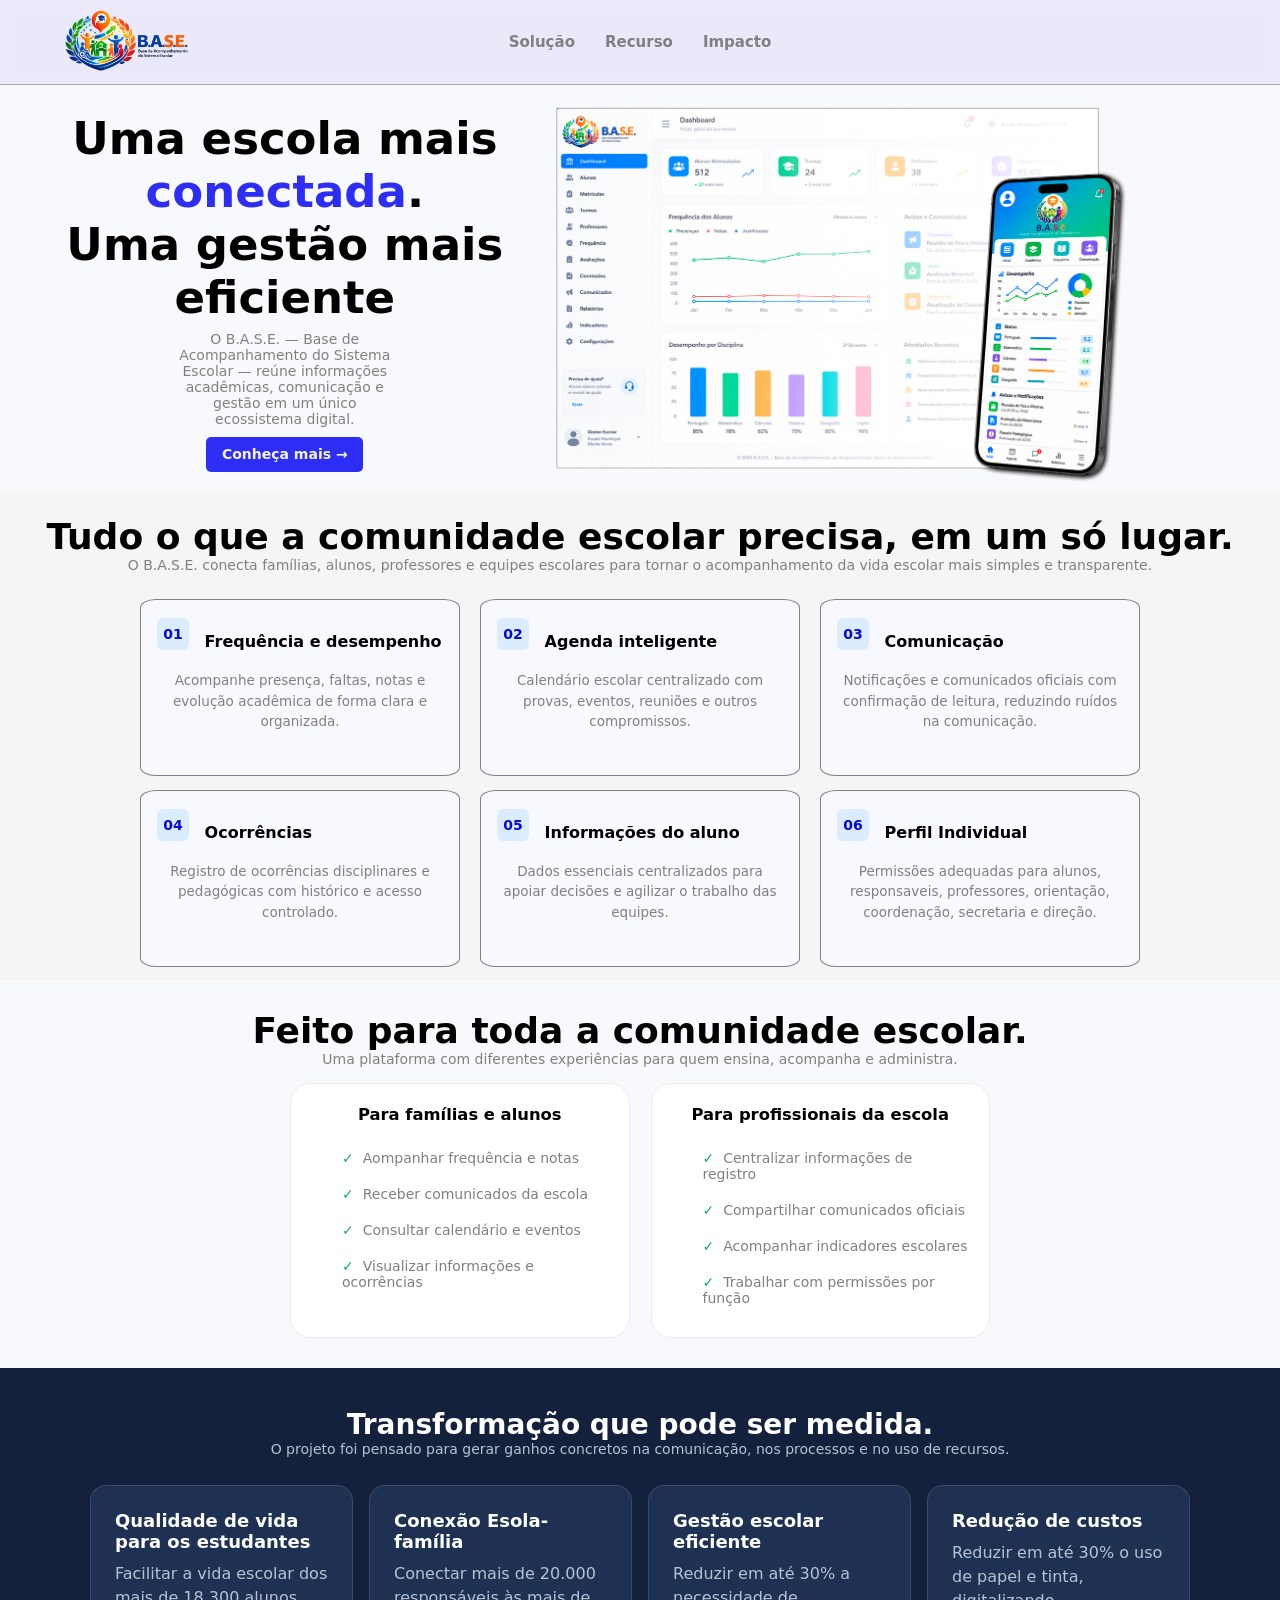
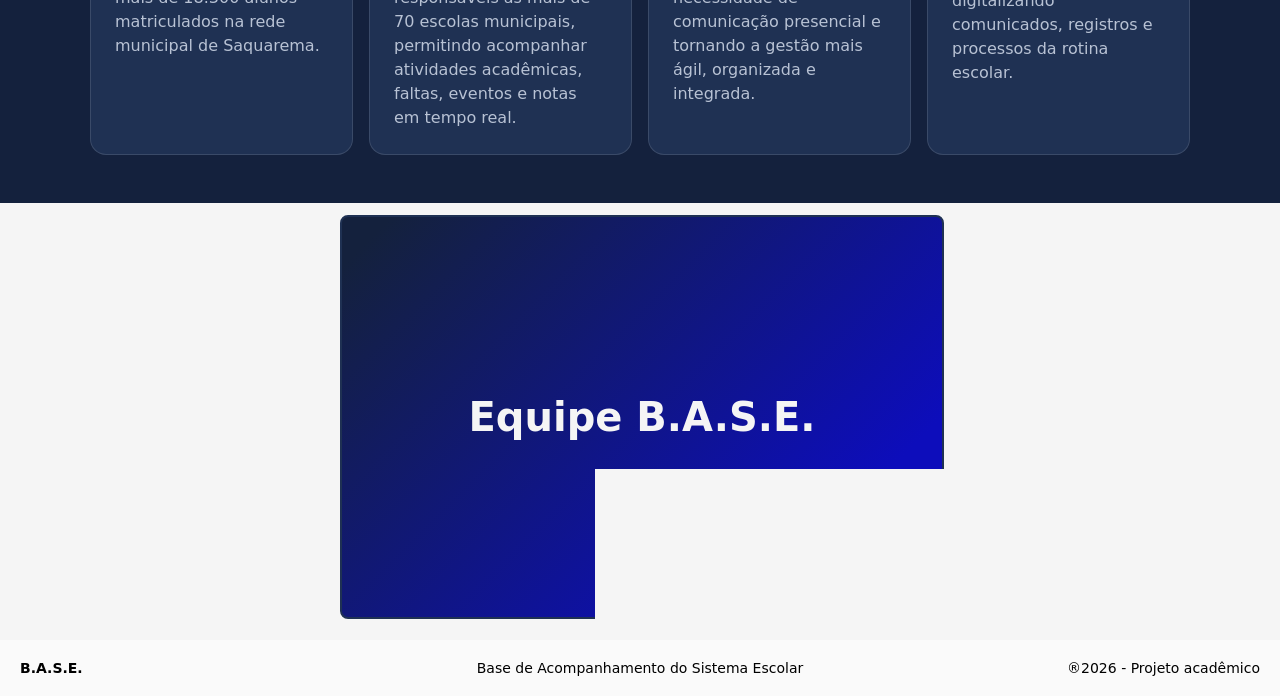
==== index.html @ 93af0b5e "Revisão Ricardo" ====
<!DOCTYPE html>
<html lang="pt-BR">
<head>
    <meta charset="UTF-8">
    <meta name="viewport" content="width=device-width, initial-scale=1.0">
    <title>Projeto B.A.S.E</title>
    <link rel="stylesheet" href="style.css">
    <link rel="icon" type="image/x-icon" href="Img/Logo.png">
</head>
<body>

    <header>
        <div class="headerDiv">
        <a href="#" class="LinkLimpo"><img src="Img/LogoSemFundo.png" width="125px"></a>
        <nav class="menuNav">
            <a href="#Solucao">Solução</a>
            <a href="#recursos">Recurso</a>
            <a href="#Impacto">Impacto</a>
        </nav>
        </div>
    </header>
    
<div>
    <div class="AppTexto">
        <div id="DivImg">
            <div>
                <h2 class ="Centralizar" id="Nome_Projeto">
                Uma escola mais <span>conectada</span>.<br> Uma gestão mais eficiente </h2>
            </div>
            <div>
                <p class="Centralizar" id="desc">
                O B.A.S.E. — Base de Acompanhamento do Sistema Escolar — reúne informações acadêmicas, comunicação e gestão em um único ecossistema digital.</p>
                <div id="ConhecerMais">
                    <a href="#QmSomos" class="LinkLimpo"><p class="Centralizar"><strong>Conheça mais →</strong></p></a>
                </div>
            </div>
        </div>
    <img id="App" src="Img/Portal_Web_BASE.png">
    </div>
</div>

<div id="Solucao">
    <h2 class="Centralizar">Tudo o que a comunidade escolar precisa, em um só lugar.</h2>
    <p>O B.A.S.E. conecta famílias, alunos, professores e equipes escolares para tornar o acompanhamento da vida escolar mais simples e transparente.</p>
    <div id="solContainer">
        <div class="Solucoes">
            <span class="Contador">01</span>
            <h3>Frequência e desempenho</h3>
            <p>Acompanhe presença, faltas, notas e evolução acadêmica de forma clara e organizada.</p>
        </div>
        <div class="Solucoes">
            <span class="Contador">02</span>
            <h3>Agenda inteligente</h3>
            <p>Calendário escolar centralizado com provas, eventos, reuniões e outros compromissos.</p>
        </div>
        <div class="Solucoes">
            <span class="Contador">03</span>
            <h3>Comunicação</h3>
            <p>Notificações e comunicados oficiais com confirmação de leitura, reduzindo ruídos na comunicação.</p>
        </div>
        <div class="Solucoes">
            <span class="Contador">04</span>
            <h3>Ocorrências</h3>
            <p>Registro de ocorrências disciplinares e pedagógicas com histórico e acesso controlado.</p>
        </div>
        <div class="Solucoes">
            <span class="Contador">05</span>
            <h3>Informações do aluno</h3>
            <p>Dados essenciais centralizados para apoiar decisões e agilizar o trabalho das equipes.</p>
        </div>
        <div class="Solucoes">
            <span class="Contador">06</span>
            <h3>Perfil Individual</h3>
            <p>Permissões adequadas para alunos, responsaveis, professores, orientação, coordenação, secretaria e direção.</p>
        </div>
    </div>
</div>

<div id="recursos">
    <h2>Feito para toda a comunidade escolar.</h2>
    <p>Uma plataforma com diferentes experiências para quem ensina, acompanha e administra.</p>
    <br>
    <div class="recursos">
        <div class="recursos_topico">
            <strong><h3>Para famílias e alunos</strong></h3><br>
            <ul>
                <li>Aompanhar frequência e notas</li>
                <li>Receber comunicados da escola</li>
                <li>Consultar calendário e eventos</li>
                <li>Visualizar informações e ocorrências</li>
            </ul>
        </div>
        
        <div class="recursos_topico">
            <h3><strong>Para profissionais da escola</strong></h3><br>
            <ul>
                <li>Centralizar informações de registro</li>
                <li>Compartilhar comunicados oficiais</li>
                <li>Acompanhar indicadores escolares</li>
                <li>Trabalhar com permissões por função</li>
            </ul>
        </div>
    </div>

</div>

<div id="Impacto">
    <div class="inicioB">
            <h1 class="">Transformação que pode ser medida.</h1>
            <p>O projeto foi pensado para gerar ganhos concretos na comunicação, nos processos e no uso de recursos.</p>
    </div>
    <div class="blocos">
        <div class="bloco">
            <h3>Qualidade de vida para os estudantes</h3>
            <p>Facilitar a vida escolar dos mais de 18.300 alunos matriculados na rede municipal de Saquarema.</p>
        </div>
        <div class="bloco">
            <h3>Conexão Esola-família</h3>
            <p>Conectar mais de 20.000 responsáveis às mais de 70 escolas municipais, permitindo acompanhar atividades acadêmicas, faltas, eventos e notas em tempo real.</p>
        </div>
        <div class="bloco">
            <h3>Gestão escolar eficiente</h3>
            <p>Reduzir em até 30% a necessidade de comunicação presencial e tornando a gestão mais ágil, organizada e integrada.</p>
        </div>
        <div class="bloco">
            <h3>Redução de custos</h3>
            <p>Reduzir em até 30% o uso de papel e tinta, digitalizando comunicados, registros e processos da rotina escolar.</p>
        </div>
    </div>
</div>

<div>
    <div id="EquipeContainer">
        <div class="Equipe">
            <div id="Frente">
                Equipe B.A.S.E.
            </div>
            <div id="Tras">
                <span>Ricardo Benedito</span>
                <span>Bernardo Mota</span>
                <span>Caio De Oliveira</span>
                <span>João Victor</span>
                <span>Alexsander de Marins</span>
                <span>Fernando Videira</span>
                <span>Micael Mendes Gonçalves</span>
                <span>Roger Alves Rangel da Silva</span>
                <span>Altamir Junior Silva Costa</span>
            </div>
        </div>
    </div>
</div>
<footer>

    <div class="span1">B.A.S.E.</div>
    <div class="span2">Base de Acompanhamento do Sistema Escolar</div>
    <div class="span3">®2026 - Projeto acadêmico</div>
</footer>
</body>
</html>
---- style.css ----
*{
    margin: 0;
}


body{
    background-color: whitesmoke;
    font-family: Inter, ui-sans-serif, system-ui, -apple-system, BlinkMacSystemFont, "Segoe UI", sans-serif;
    font-size: 14px;
}
html{
    scroll-behavior: smooth;
}
header{
    background-color: rgba(231, 231, 252, .820);
    position: sticky;
    top: 0%;
    z-index: 1000;
    border-bottom: 1px solid rgba(128, 128, 128, 0.671);
    backdrop-filter: blur(6px);
}
.headerDiv{
    display: grid;;
    grid-template-columns: 1fr auto 1fr;
    align-items: center;
    max-width: 90%;
    margin: 0 auto;
    padding: 10px 20px;
}
.menuNav a{
    text-decoration: none;
    color: gray;
    font-weight: bold;
    font-size: 15px;
    transition: color 0.2s ease;
    padding: 5px;
}
.menuNav{
    display: flex;
    gap: 20px;
    justify-content: center;
}
.menuNav a:hover{
    color: rgb(20, 20, 150);
}
.LinkLimpo{
    text-decoration: none;
}
.LinkLimpo:hover{
    text-decoration: none;
}
.Centralizar{
    text-align: center;
}
#Nome_Projeto{
    margin-top: 2%;
    font-size: 45px;
}
#Nome_Projeto span{
    color: rgb(45, 45, 245);
}
#desc{
    color: gray;
    margin-left: auto;
    max-width: 50%;
    margin-right: auto;
    margin-top: 1.5%;
}
em{
    font-weight: bold;
}

#Solucao {
    
}
#solContainer{
    margin: auto;
    display: grid;
    grid-template-columns: repeat(3,1fr);
    justify-items: center;
    max-width: 1000px;
    gap: 2%;
    padding: 20px;
}
.Solucoes{
    background-color: ghostwhite;
    position: relative;
    margin-top: 2%;
    border: 1px solid gray;
    width: auto;
    height: 175px;
    border-radius: 5%;

    transition: .2s ease;
}
.Solucoes:hover{
    transform: translateY(-4px) scale(1.02);
    box-shadow: 0 15px 35px rgba(20, 33, 61, .20);
}
.Contador{
    display: flex;
    justify-content: center;
    align-items: center;
    position: absolute;
    top: 10%;
    left: 5%;
    width: 32px;
    height: 32px;
    border-radius: 20%;
    background-color: rgba(216, 234, 255, 0.89);
    color: rgb(6, 9, 219);
    font-weight: bold;
}
#Solucao h2{
    font-size: 36px;
}
#Solucao p{
    text-align: center;
    color: gray;
}
.Solucoes h3{
    font-size: 16px;
    margin-top: 10%;
    margin-left: 20%;
    font-weight: 700;
}
.Solucoes p{
    margin: 6%;
    font-size: 13.5px;
    line-height: 1.5;
}
.Qm{
    margin-left: 1%;
    margin-bottom: 1%;
    margin-right: 2%;
}
h2.Qm + p.Qm{
    margin-bottom: 2%;
}
#App{
    width: 55%;
    margin-top: 1%;
    max-width: 1600px;
}
.AppTexto{
    display: flex;
    align-items: center;
    justify-content: center;
    background-color: #f7f9fc;
    gap: .5%;
    max-width: 100%;
    margin-bottom: 2%;
    
}
#DivImg{
    max-width: 35%;
}
#ConhecerMais{
    display: flex;
    justify-content: center;
    align-items: center;
    background-color: rgb(45, 45, 245);
    width: 35%;
    height: 35px;
    border-radius: 5px;
    margin: 10px auto 0 auto;
    text-align: center;
}
#ConhecerMais a{
    color: whitesmoke;
}
#Impacto {
    
    text-align: center;
    background-color: #14213D;
    padding: 40px 28px 48px;
}

.inicioB {
    color: white;
}

.blocos {
    color: white;
    display: grid;
    grid-template-columns: repeat(4, minmax(0, 1fr));
    gap: 16px;
    max-width: 1100px;
    margin: 28px auto 0;
    padding: 0;
    width: 100%;
}

.bloco {
    background-color: #1f3153;
    border: 1px solid rgba(255, 255, 255, .12);
    border-radius: 16px;
    padding: 24px;
    min-height: 140px;
    text-align: left;
}

.bloco h3 {
    font-size: 18px;
    margin: 0 0 10px;
}

#Impacto .bloco p {
    font-size: 16px;
    line-height: 1.5;
    color: #b8c2d4;
}
.inicioB p{
    color: #b8c2d4;
}
/* ------------------Recursos------------------ */
#recursos {
    text-align: center;
    margin: auto;
    background-color: rgba(247, 249, 252);
    padding: 30px;
}

.recursos {
    display: flex;
    gap: 3%;
    margin: auto;
    width: 700px;
    
}

.recursos_topico{
    border: 1px solid rgb(233, 235, 238);
    border-radius: 20px;
    flex: 1;
    text-align: center;
    padding: 3%;
    background-color: white;
    
    
}

#recursos ul{
    list-style: none;

}

#recursos li{
    color: gray;
    padding-bottom: 10px;
    padding-top: 10px;
    margin-left: -10px;
    text-align: left;
}

#recursos li::before{
    content: "✓";
    color: #18a67a;
    font-weight: 900;
    margin-right: 9px;
}

#recursos h2{
    font-size: 36px;

}


#recursos p {
    color: gray;
}

/* ----------------------------- Footer ----------------------------- */
footer {
    display: grid;
    grid-template-columns: 1fr auto 1fr;
    align-items: center;
    padding: 20px;
    background-color: rgb(250, 250, 250);
    margin-top: 2%;
}
.span1 { text-align: left; font-weight: bold; }
.span2 { text-align: center; }
.span3 { text-align: right; }

/* ----------------------------- Equipe ----------------------------- */

#EquipeContainer{
    margin: auto;
    background-color: whitesmoke;
    width: 600px;
    height: 400px;
    perspective: 2500px;
    cursor: pointer;
}
.Equipe{
    position: relative;
    margin: 2% auto;
    width: 100%;
    height: 100%;
    border-radius: 1%;
    transition: transform 1s;
    transform-style: preserve-3d;
}

#Frente,#Tras {
  position: absolute;
  width: 100%;
  height: 100%;
  backface-visibility: hidden;
  border-radius: 0.5rem;
}

#Frente{
    display: flex;
    align-items: center;
    justify-content: center;
    font-size: 40px;
    color: whitesmoke;
    font-weight: bold;
    border: 2px solid #1f3153;
    background: linear-gradient(135deg, #14213d 5%, rgb(13, 13, 187) 80%);
}

#Tras{
    display: flex;
    align-items: center;
    justify-content: center;
    flex-direction: column;
    gap: 8px;
    color: whitesmoke;
    font-size: 22px;
    font-weight: bold;
    border: 2px solid #14213D;
    background: linear-gradient(135deg, #14213d 5%, rgb(8, 141, 52) 80%);
    transform: rotateY(180deg);
}
#Tras span{
    margin-left: 2%;
}

#EquipeContainer:hover .Equipe {
  transform: rotateY(180deg);
}
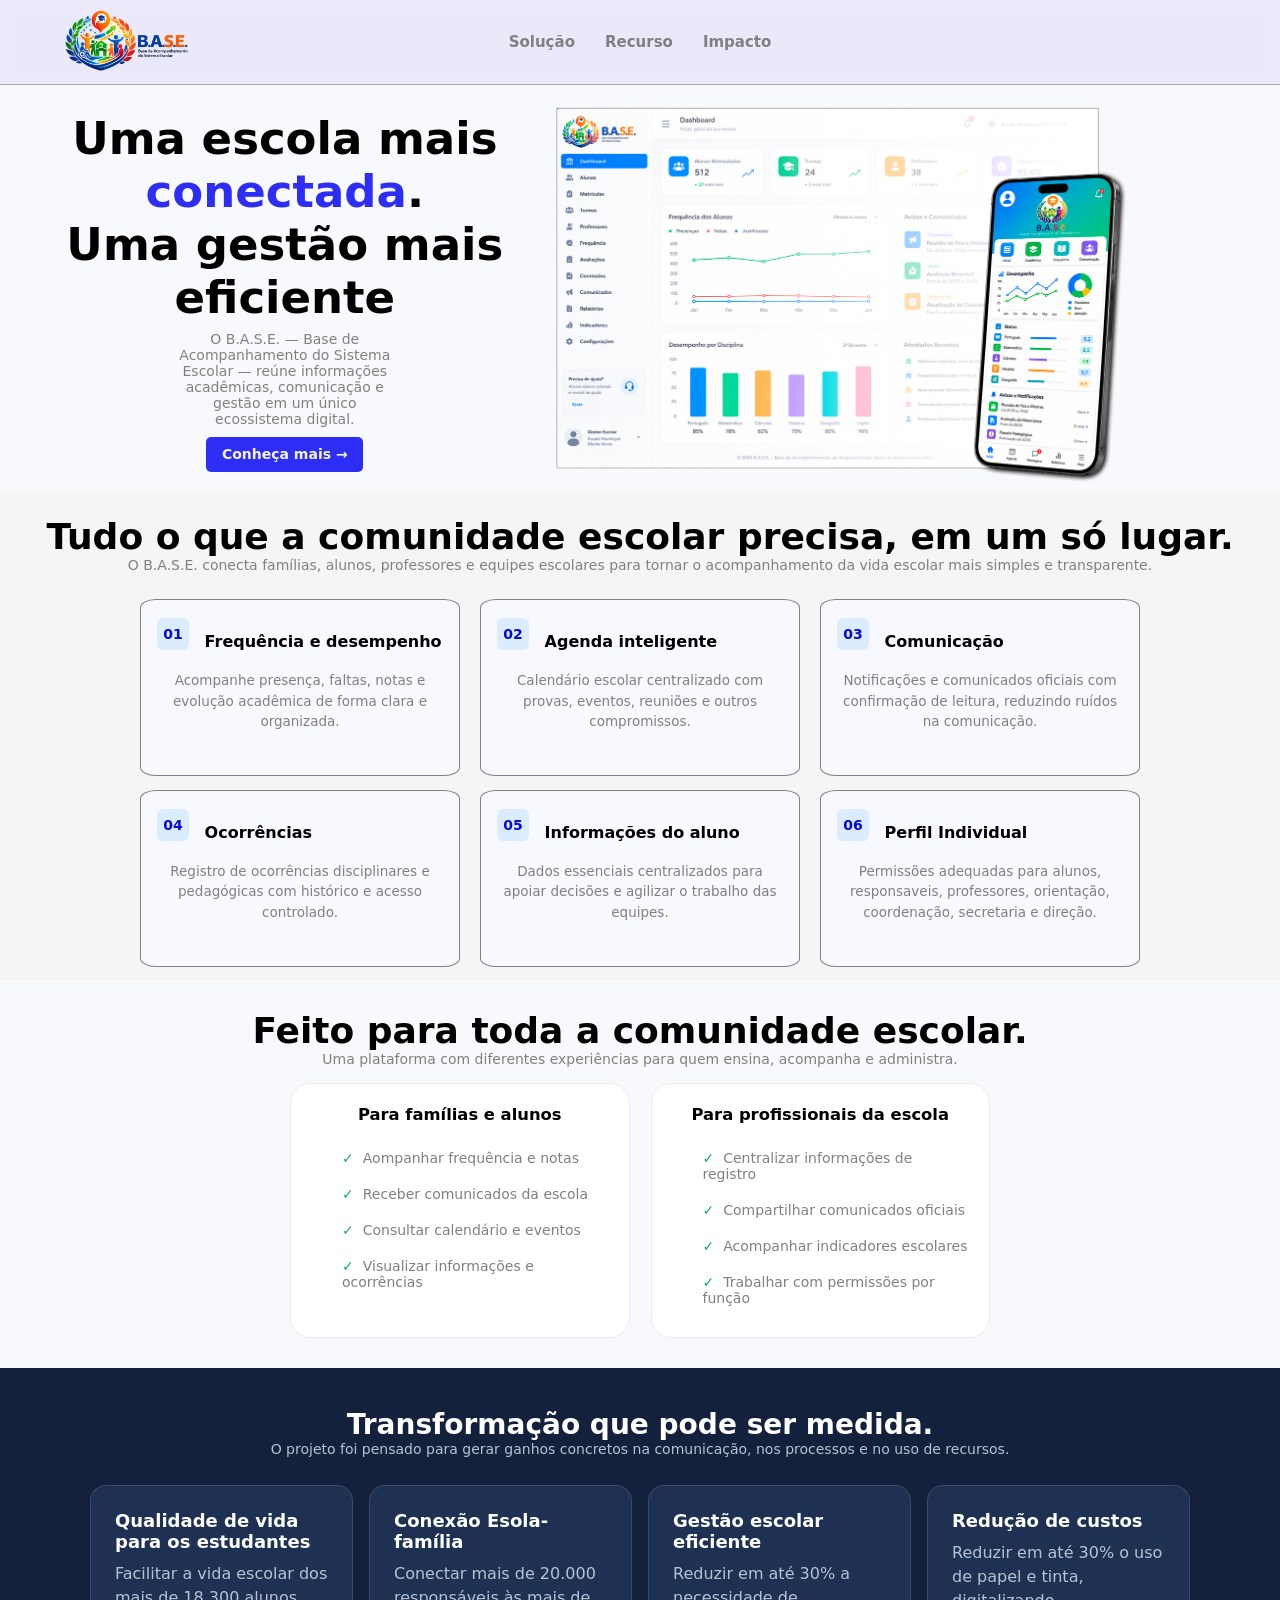
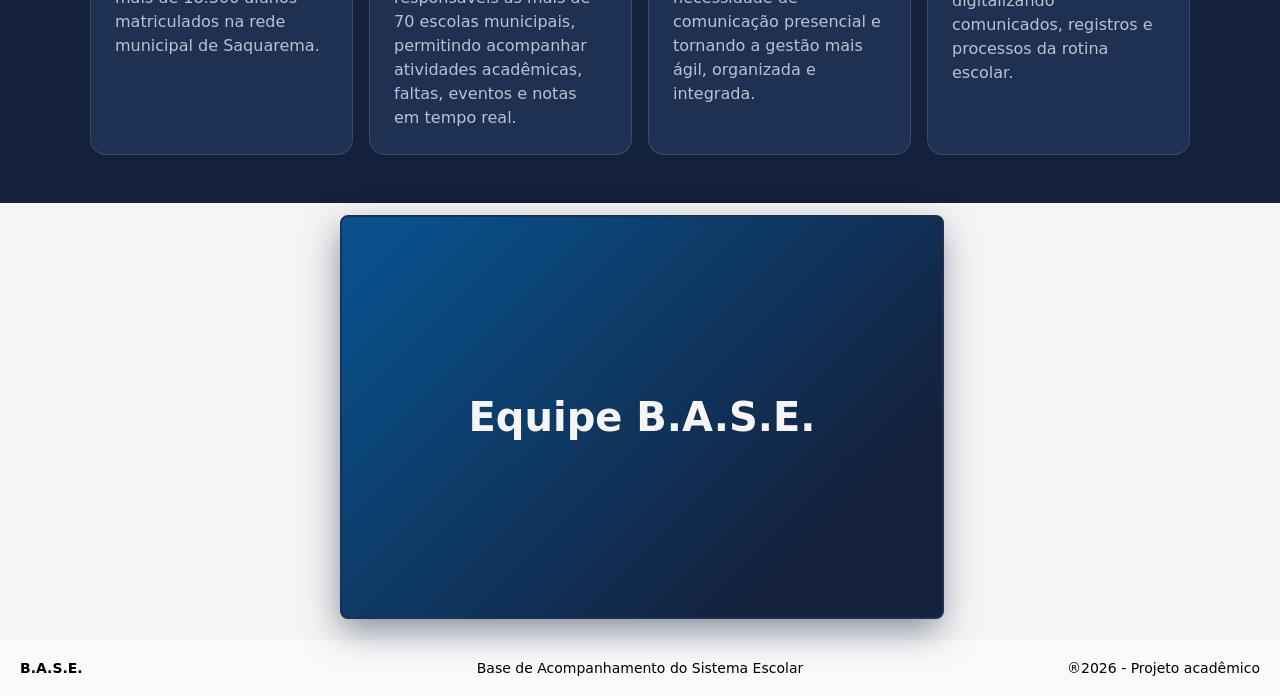
==== commit 2eed3a57: "Revisao2 ricardo" ====
--- a/index.html
+++ b/index.html
@@ -31,7 +31,7 @@
                 <p class="Centralizar" id="desc">
                 O B.A.S.E. — Base de Acompanhamento do Sistema Escolar — reúne informações acadêmicas, comunicação e gestão em um único ecossistema digital.</p>
                 <div id="ConhecerMais">
-                    <a href="#QmSomos" class="LinkLimpo"><p class="Centralizar"><strong>Conheça mais →</strong></p></a>
+                    <a href="index2.html" class="LinkLimpo"><p class="Centralizar"><strong>Conheça mais →</strong></p></a>
                 </div>
             </div>
         </div>
--- a/style.css
+++ b/style.css
@@ -301,6 +301,7 @@
     border-radius: 1%;
     transition: transform 1s;
     transform-style: preserve-3d;
+    box-shadow: 0 15px 35px rgba(20, 33, 61, .50);
 }
 
 #Frente,#Tras {
@@ -319,7 +320,7 @@
     color: whitesmoke;
     font-weight: bold;
     border: 2px solid #1f3153;
-    background: linear-gradient(135deg, #14213d 5%, rgb(13, 13, 187) 80%);
+    background: linear-gradient(135deg, rgb(8, 81, 141) 5%, #14213d 80%);
 }
 
 #Tras{
@@ -332,7 +333,7 @@
     font-size: 22px;
     font-weight: bold;
     border: 2px solid #14213D;
-    background: linear-gradient(135deg, #14213d 5%, rgb(8, 141, 52) 80%);
+    background: linear-gradient(135deg, #14213d 5%, rgb(8, 81, 141) 80%);
     transform: rotateY(180deg);
 }
 #Tras span{
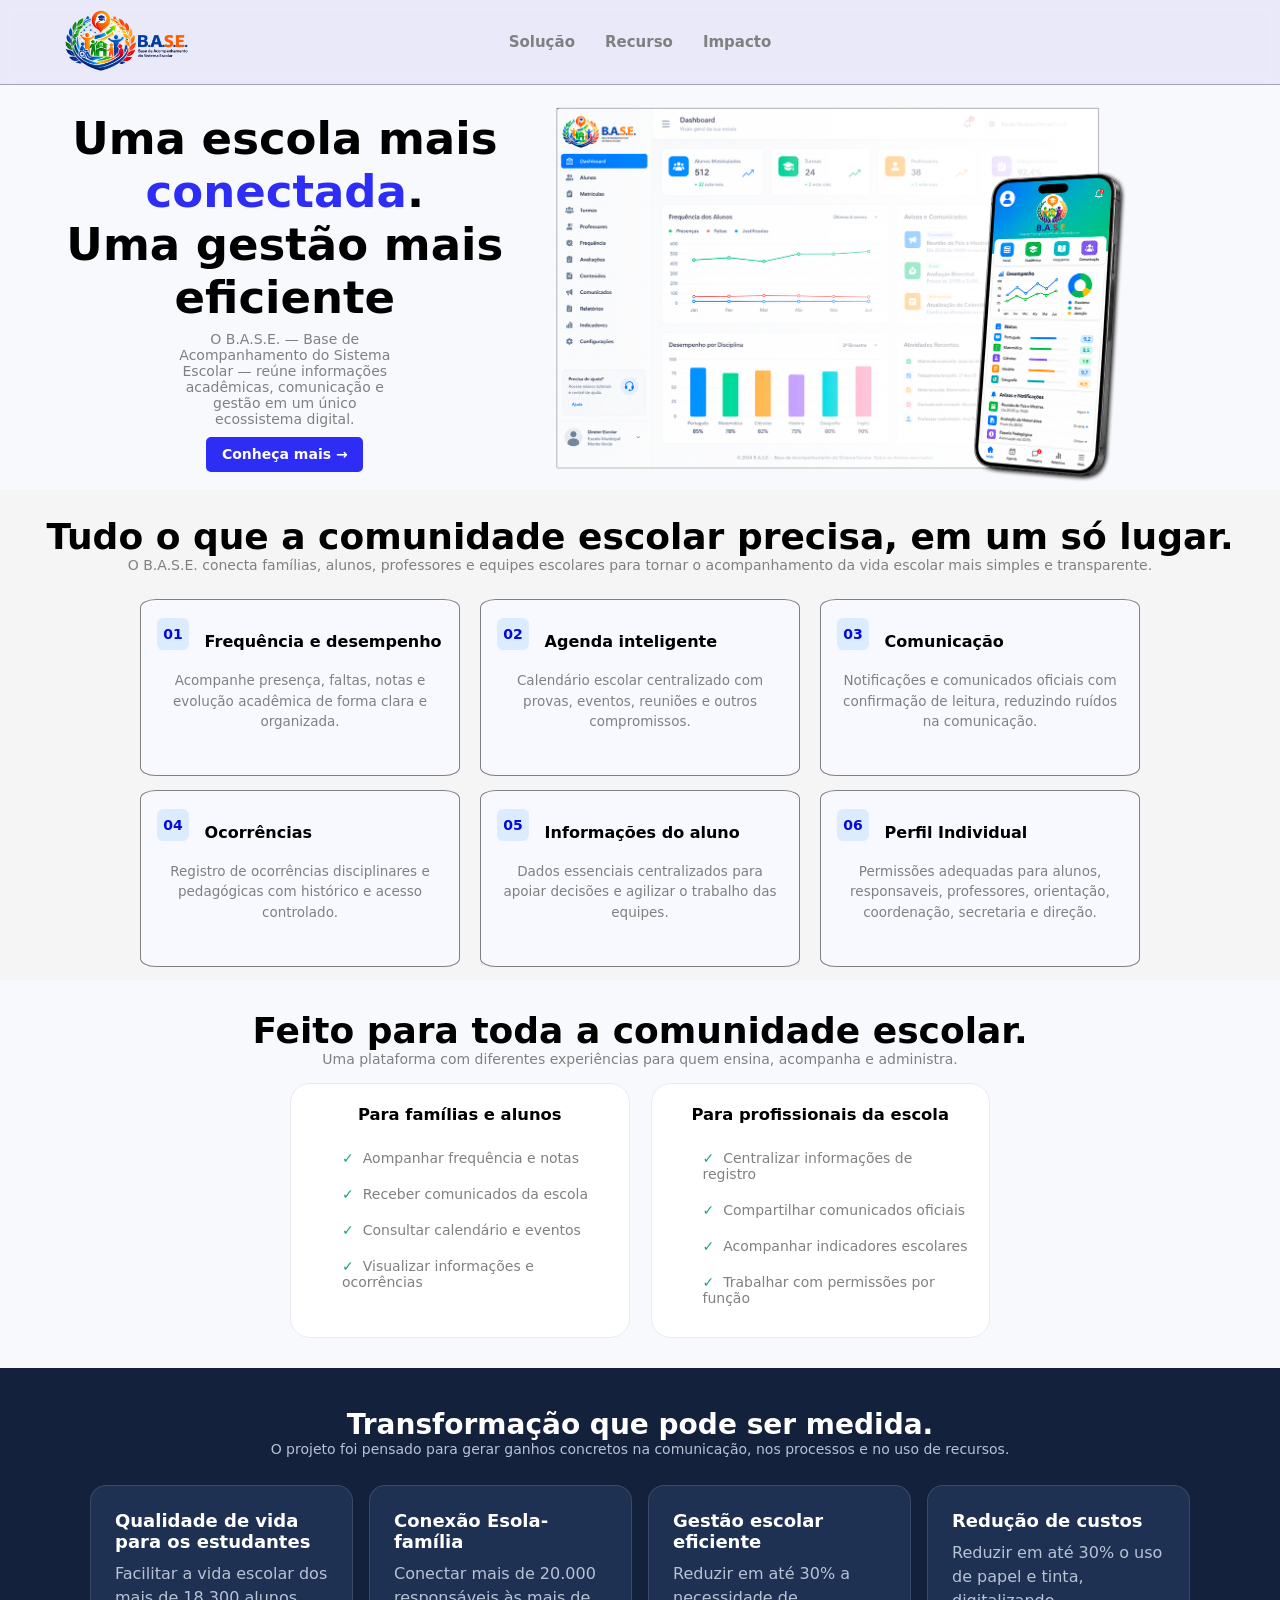
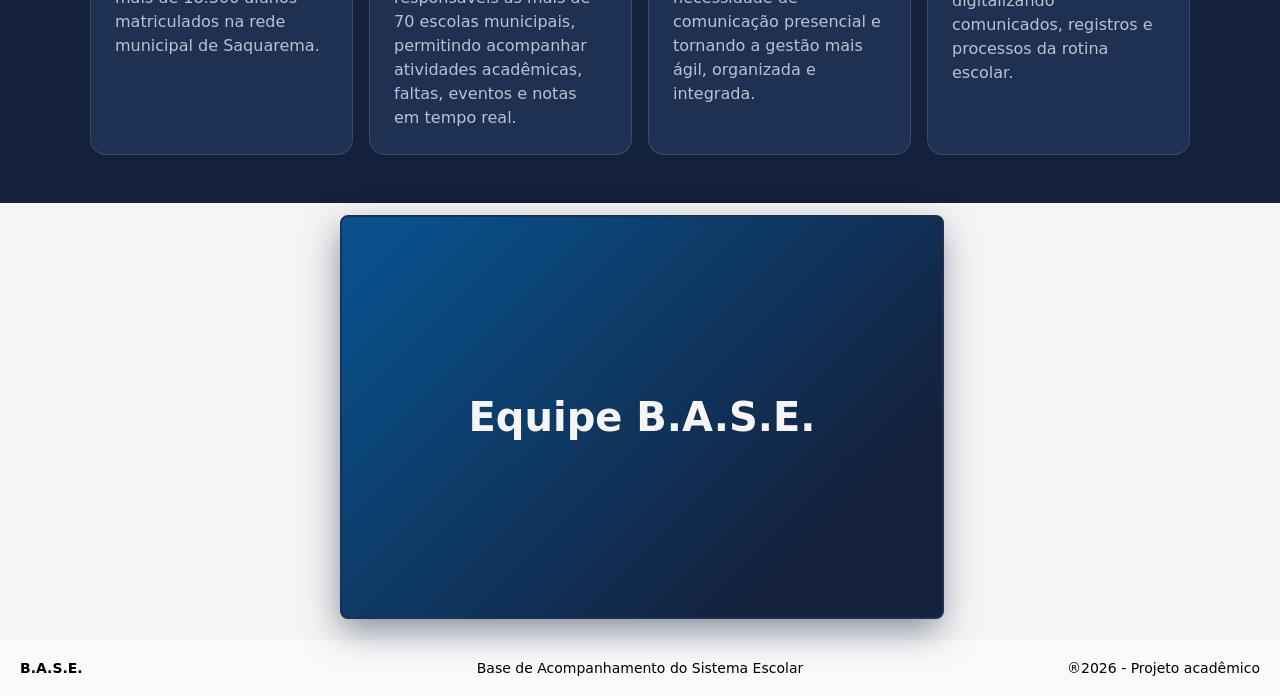
==== commit b6e92e44: "margin top para resolver os nav" ====
--- a/index.html
+++ b/index.html
@@ -39,7 +39,7 @@
     </div>
 </div>
 
-<div id="Solucao">
+<div id="Solucao" >
     <h2 class="Centralizar">Tudo o que a comunidade escolar precisa, em um só lugar.</h2>
     <p>O B.A.S.E. conecta famílias, alunos, professores e equipes escolares para tornar o acompanhamento da vida escolar mais simples e transparente.</p>
     <div id="solContainer">
--- a/style.css
+++ b/style.css
@@ -152,6 +152,11 @@
     margin-bottom: 2%;
     
 }
+
+#Solucao,#recursos,#Impacto{
+    scroll-margin-top: 80px;
+}
+
 #DivImg{
     max-width: 35%;
 }
@@ -165,9 +170,21 @@
     border-radius: 5px;
     margin: 10px auto 0 auto;
     text-align: center;
+    transition: .55s ease;
 }
 #ConhecerMais a{
-    color: whitesmoke;
+    color: transparent;
+    background-image: linear-gradient(to right,rgba(216, 234, 255, 0.89) 50%,#ffffff 50%);
+    background-size: 200% 100%;
+    background-position: 100% 0;
+    background-clip: text;
+    -webkit-background-clip: text;
+    transition: background-position .55s ease-in-out;
+}
+#ConhecerMais:hover{
+    transform: scale(1.15);
+    box-shadow: 8px 10px 10px rgba(0, 0, 0, 0.445);
+    a{background-position: 0 0;}
 }
 #Impacto {
     
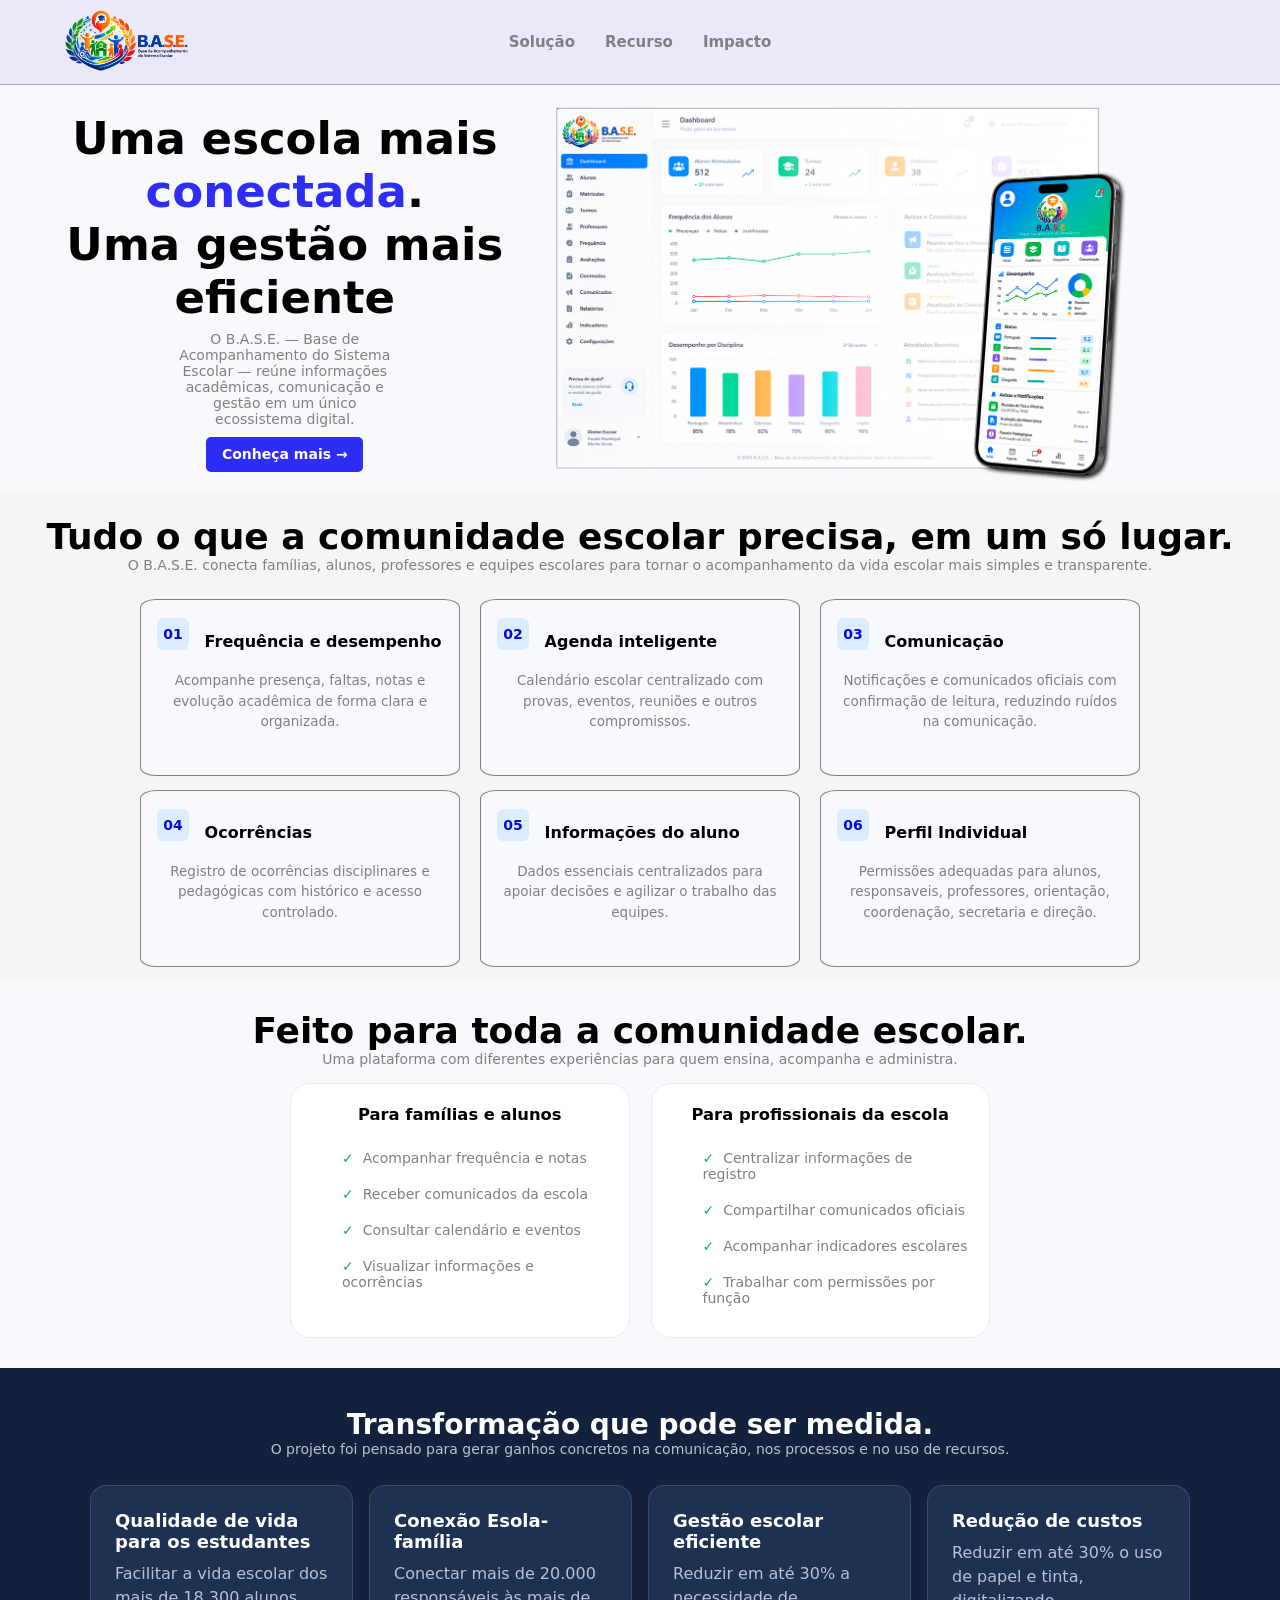
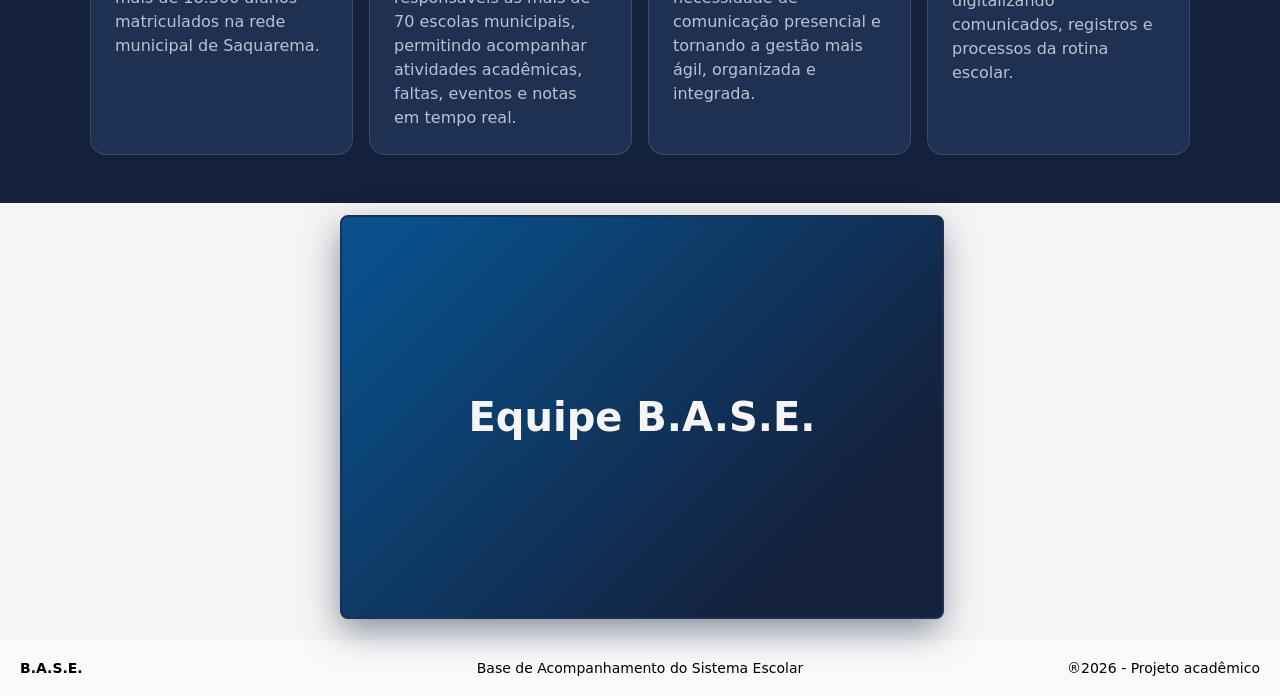
==== commit 7f70d9e8: "Fix typo in resources section of index.html" ====
--- a/index.html
+++ b/index.html
@@ -84,7 +84,7 @@
         <div class="recursos_topico">
             <strong><h3>Para famílias e alunos</strong></h3><br>
             <ul>
-                <li>Aompanhar frequência e notas</li>
+                <li>Acompanhar frequência e notas</li>
                 <li>Receber comunicados da escola</li>
                 <li>Consultar calendário e eventos</li>
                 <li>Visualizar informações e ocorrências</li>
@@ -156,4 +156,4 @@
     <div class="span3">®2026 - Projeto acadêmico</div>
 </footer>
 </body>
-</html>+</html>
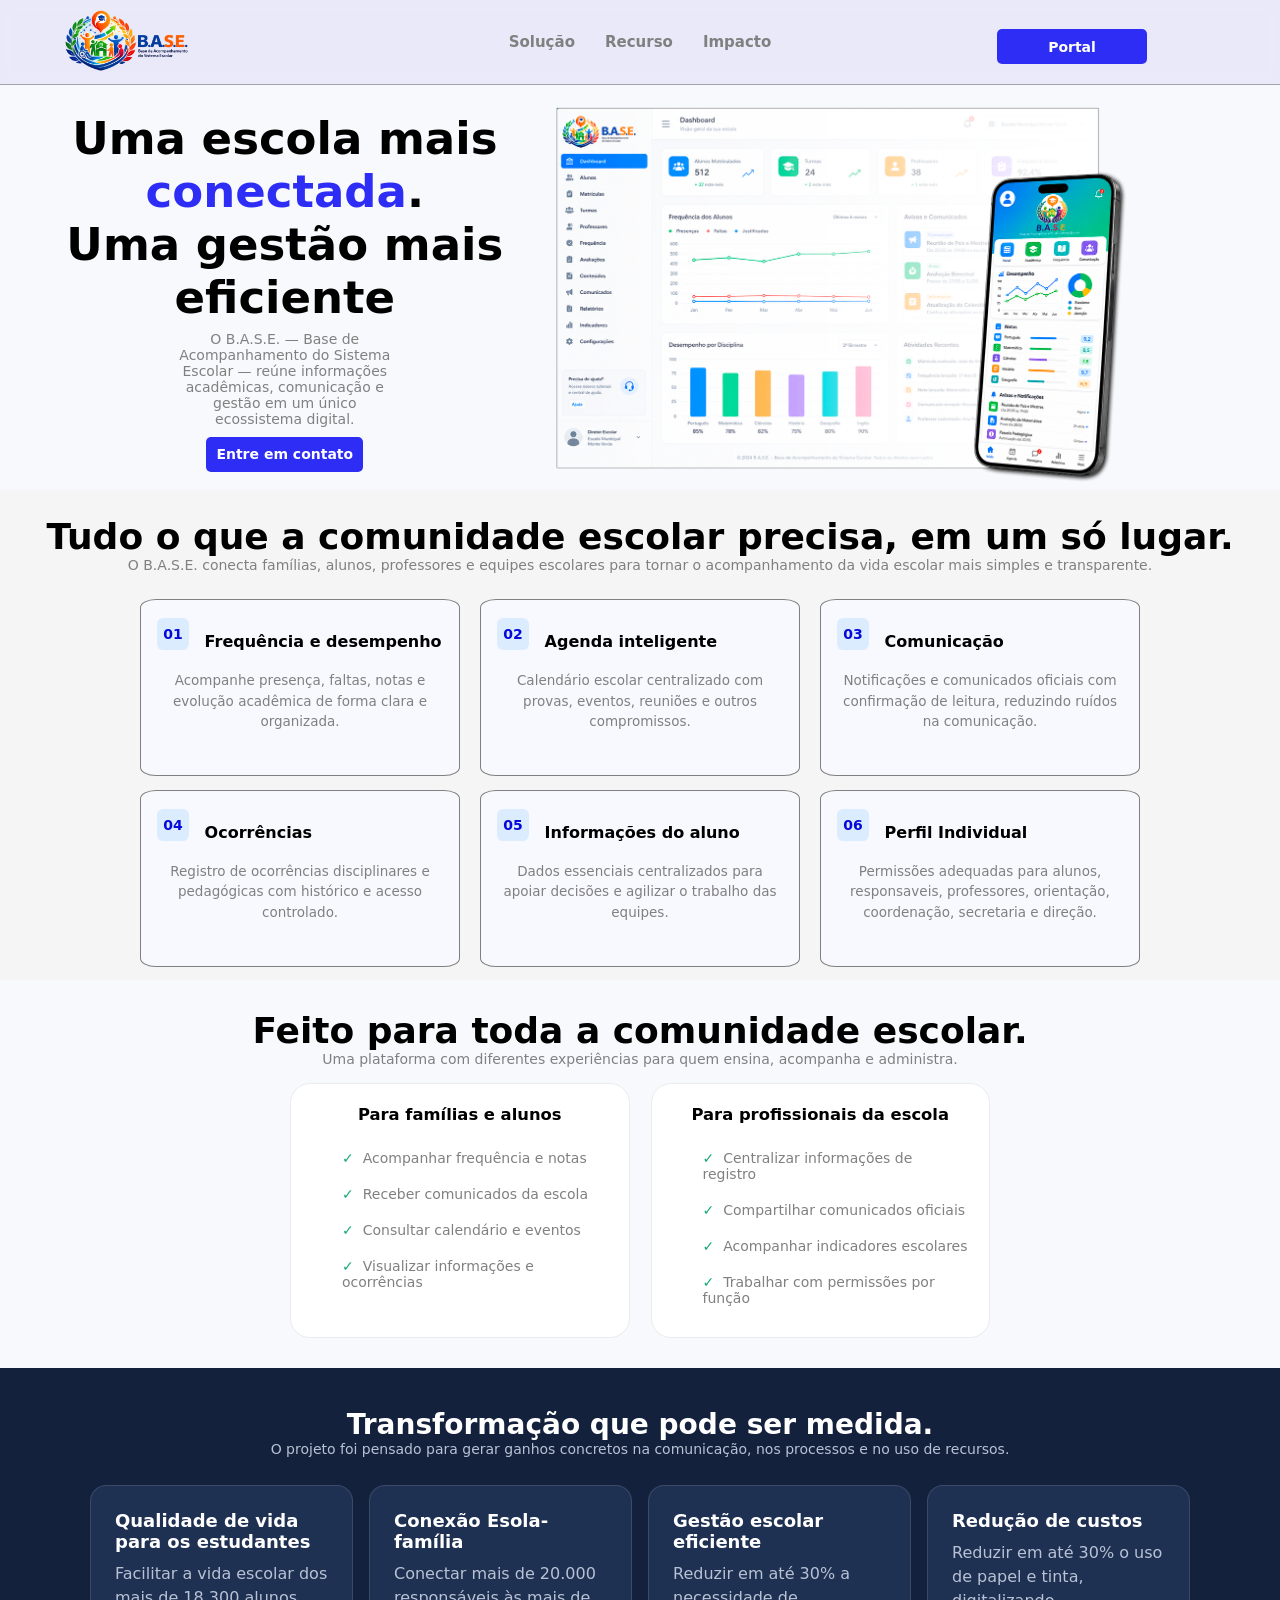
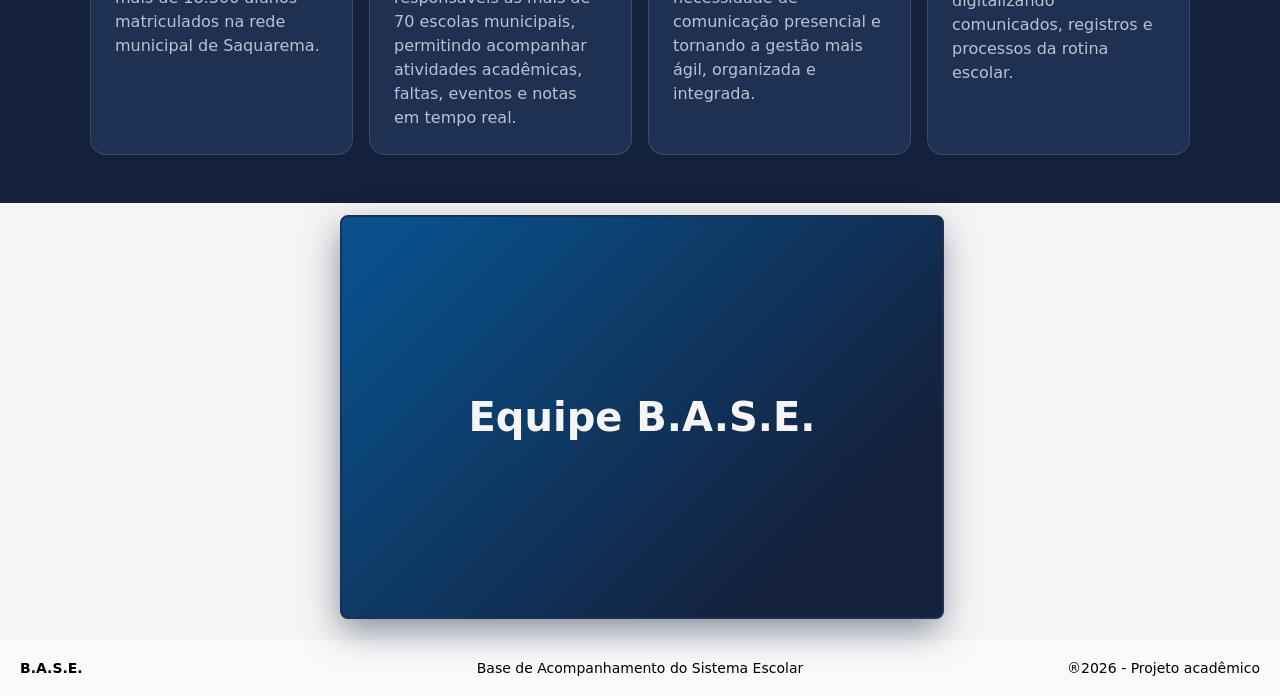
==== commit 17c08139: "Implementação do login, e mudança no index" ====
--- a/index.html
+++ b/index.html
@@ -17,6 +17,9 @@
             <a href="#recursos">Recurso</a>
             <a href="#Impacto">Impacto</a>
         </nav>
+        <div id="Login">
+            <a href="login.html" class="LinkLimpo">Portal</a>
+        </div>
         </div>
     </header>
     
@@ -31,7 +34,7 @@
                 <p class="Centralizar" id="desc">
                 O B.A.S.E. — Base de Acompanhamento do Sistema Escolar — reúne informações acadêmicas, comunicação e gestão em um único ecossistema digital.</p>
                 <div id="ConhecerMais">
-                    <a href="index2.html" class="LinkLimpo"><p class="Centralizar"><strong>Conheça mais →</strong></p></a>
+                    <a href="formulario.html" class="LinkLimpo"><p class="Centralizar"><strong>Entre em contato</strong></p></a>
                 </div>
             </div>
         </div>
--- a/style.css
+++ b/style.css
@@ -20,8 +20,8 @@
     backdrop-filter: blur(6px);
 }
 .headerDiv{
-    display: grid;;
-    grid-template-columns: 1fr auto 1fr;
+    display: grid;
+    grid-template-columns: 1fr 2fr auto 1fr;
     align-items: center;
     max-width: 90%;
     margin: 0 auto;
@@ -359,4 +359,34 @@
 
 #EquipeContainer:hover .Equipe {
   transform: rotateY(180deg);
+}
+#Login{
+
+    display: flex;
+    justify-content: center;
+    align-items: center;
+    background-color: rgb(45, 45, 245);
+    width: 10%;
+    min-width: 150px;
+    height: 35px;
+    border-radius: 5px;
+    margin: 10px auto 0 auto;
+    text-align: center;
+    transition: .55s ease;
+    grid-column: 4;
+}
+#Login a{
+    color: transparent;
+    background-image: linear-gradient(to right,rgba(216, 234, 255, 0.89) 50%,#ffffff 50%);
+    background-size: 200% 100%;
+    background-position: 100% 0;
+    background-clip: text;
+    -webkit-background-clip: text;
+    transition: background-position .55s ease-in-out;
+    font-weight: bold;
+}
+#Login:hover{
+    transform: scale(1.15);
+    box-shadow: 2px 4px 2px rgba(0, 0, 0, 0.445);
+    a{background-position: 0 0;}
 }
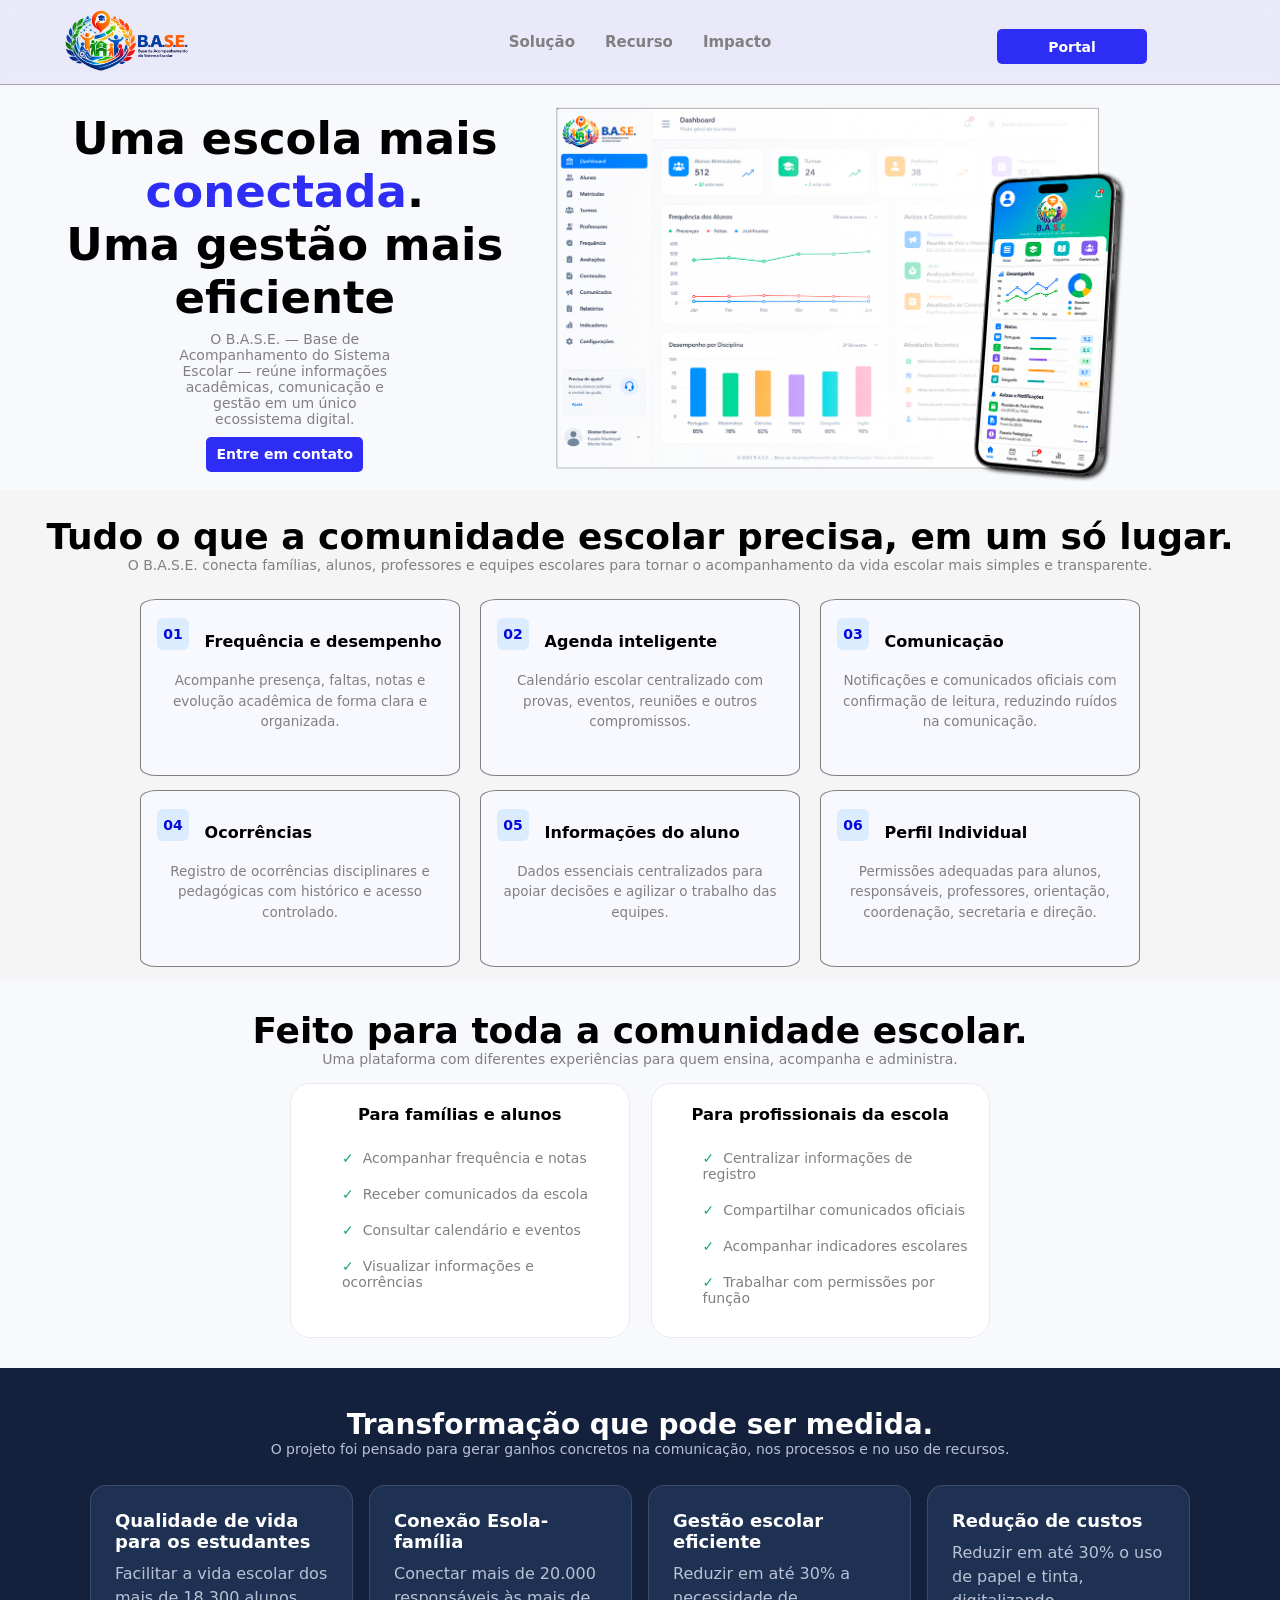
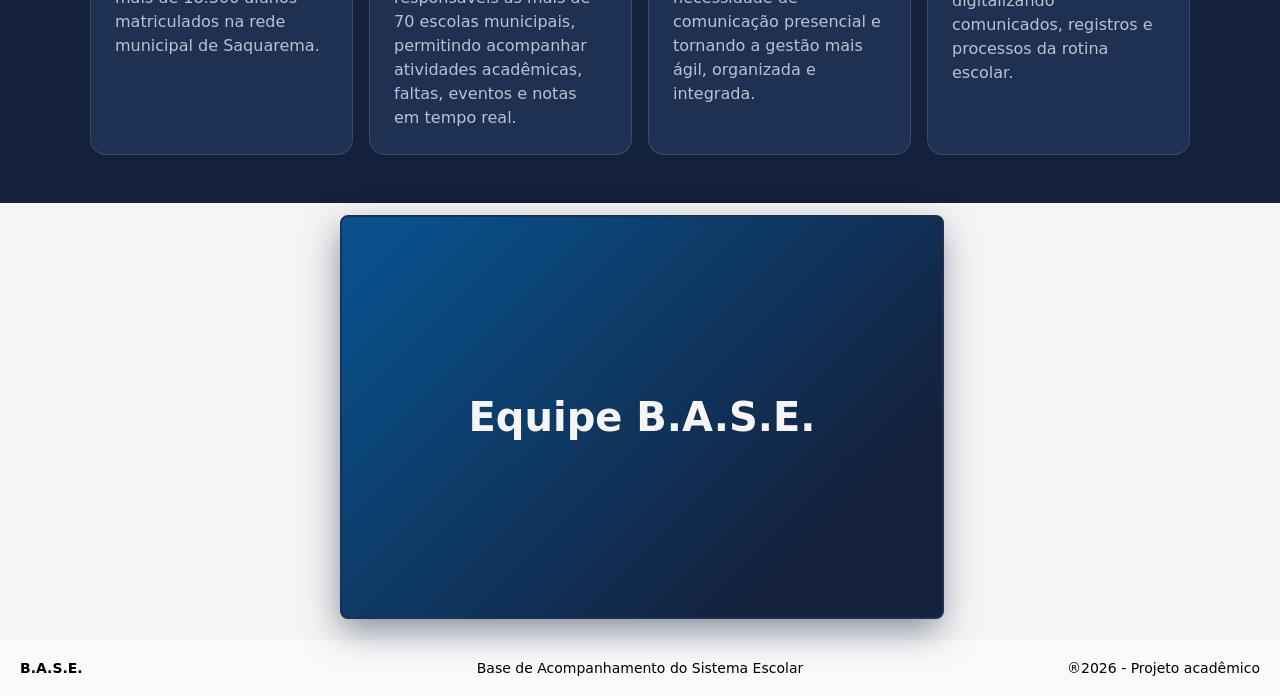
==== commit 3f7d605e: "Atualizar o index.html" ====
--- a/index.html
+++ b/index.html
@@ -74,7 +74,7 @@
         <div class="Solucoes">
             <span class="Contador">06</span>
             <h3>Perfil Individual</h3>
-            <p>Permissões adequadas para alunos, responsaveis, professores, orientação, coordenação, secretaria e direção.</p>
+            <p>Permissões adequadas para alunos, responsáveis, professores, orientação, coordenação, secretaria e direção.</p>
         </div>
     </div>
 </div>
@@ -85,7 +85,7 @@
     <br>
     <div class="recursos">
         <div class="recursos_topico">
-            <strong><h3>Para famílias e alunos</strong></h3><br>
+            <h3><strong>Para famílias e alunos</strong></h3><br>
             <ul>
                 <li>Acompanhar frequência e notas</li>
                 <li>Receber comunicados da escola</li>
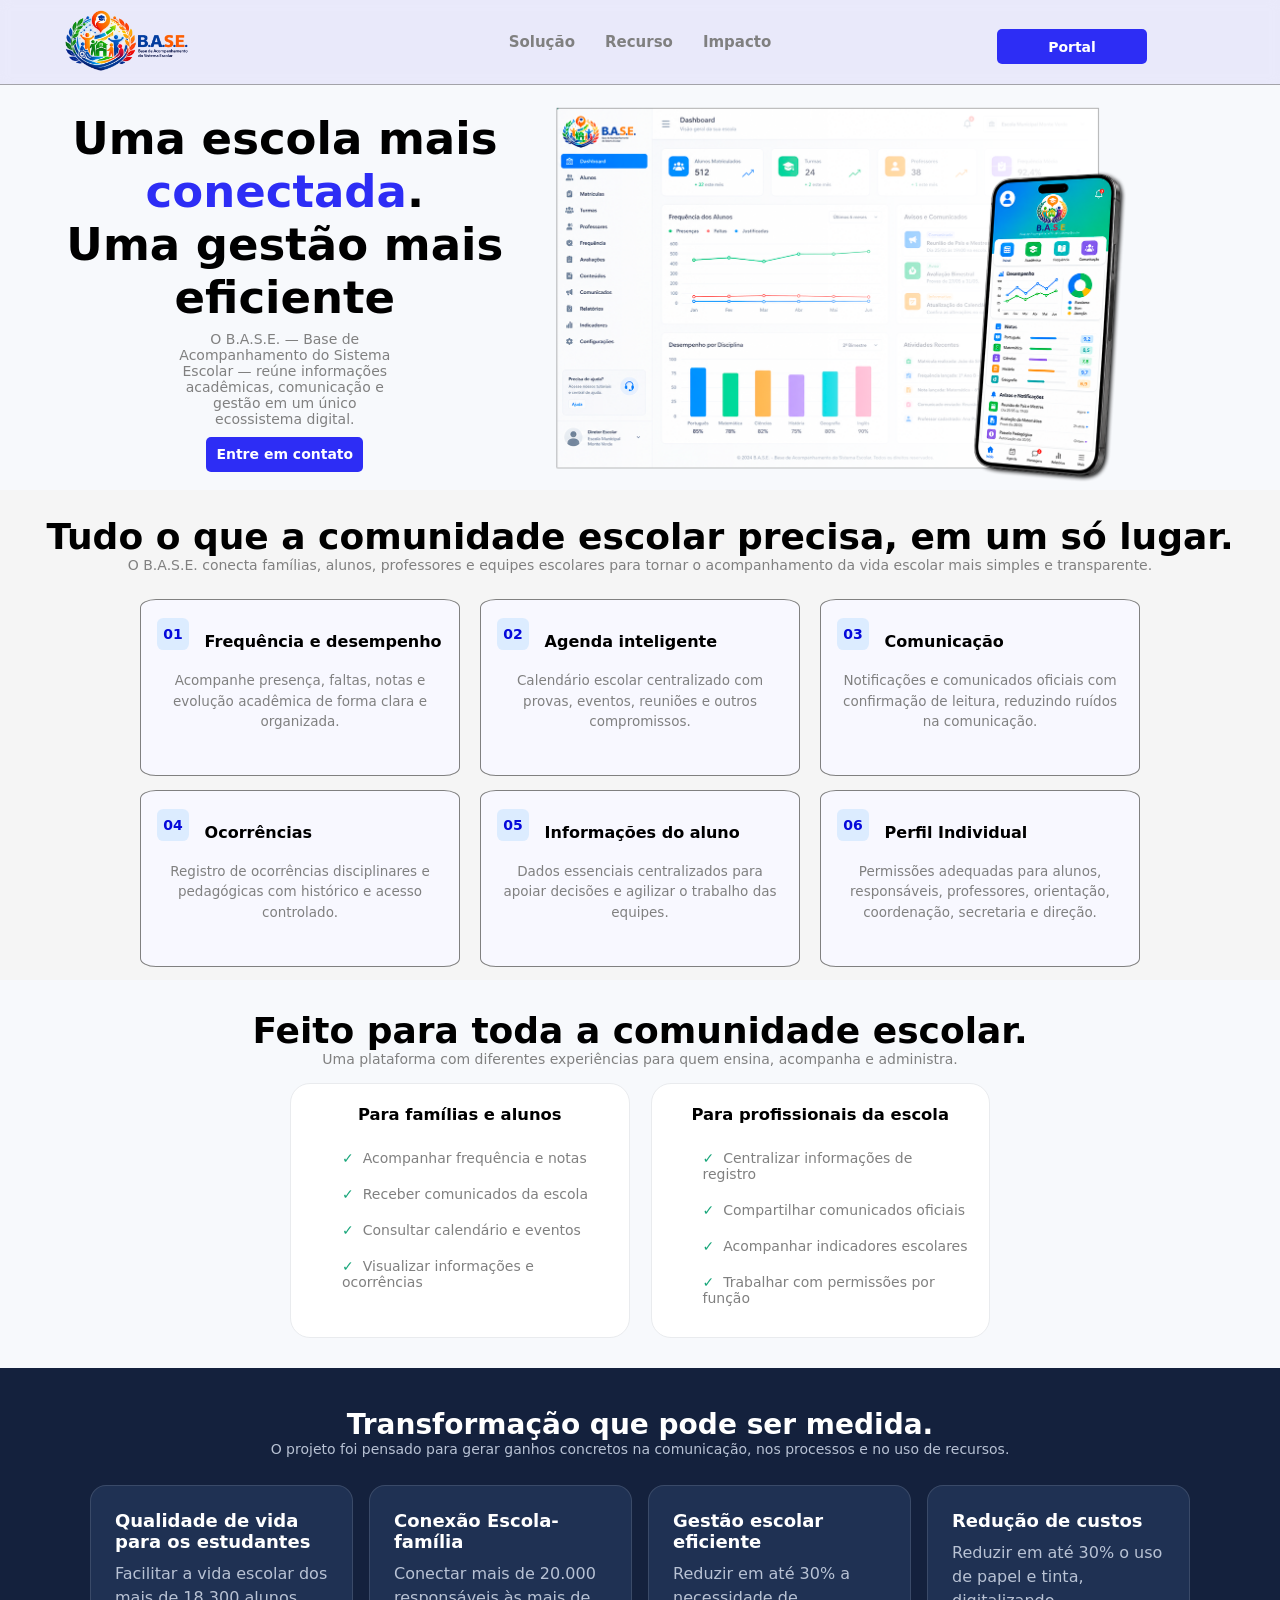
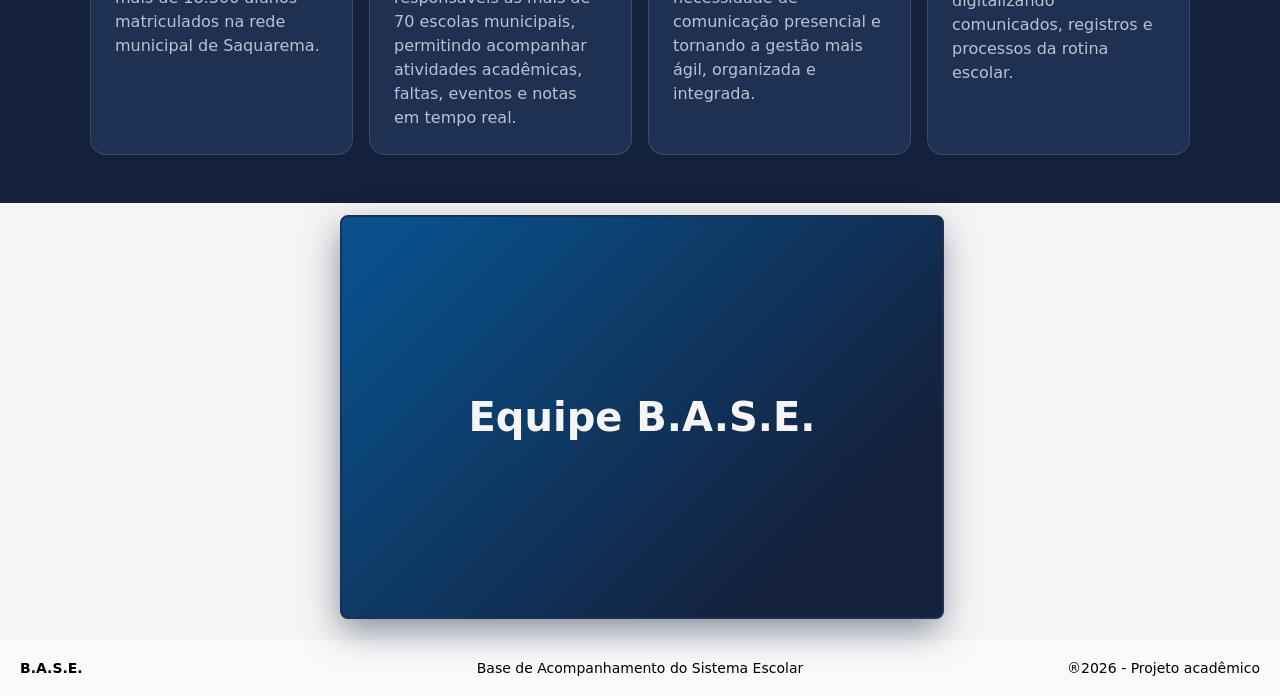
==== commit 6b923781: "Atualizar o index.html" ====
--- a/index.html
+++ b/index.html
@@ -118,7 +118,7 @@
             <p>Facilitar a vida escolar dos mais de 18.300 alunos matriculados na rede municipal de Saquarema.</p>
         </div>
         <div class="bloco">
-            <h3>Conexão Esola-família</h3>
+            <h3>Conexão Escola-família</h3>
             <p>Conectar mais de 20.000 responsáveis às mais de 70 escolas municipais, permitindo acompanhar atividades acadêmicas, faltas, eventos e notas em tempo real.</p>
         </div>
         <div class="bloco">
